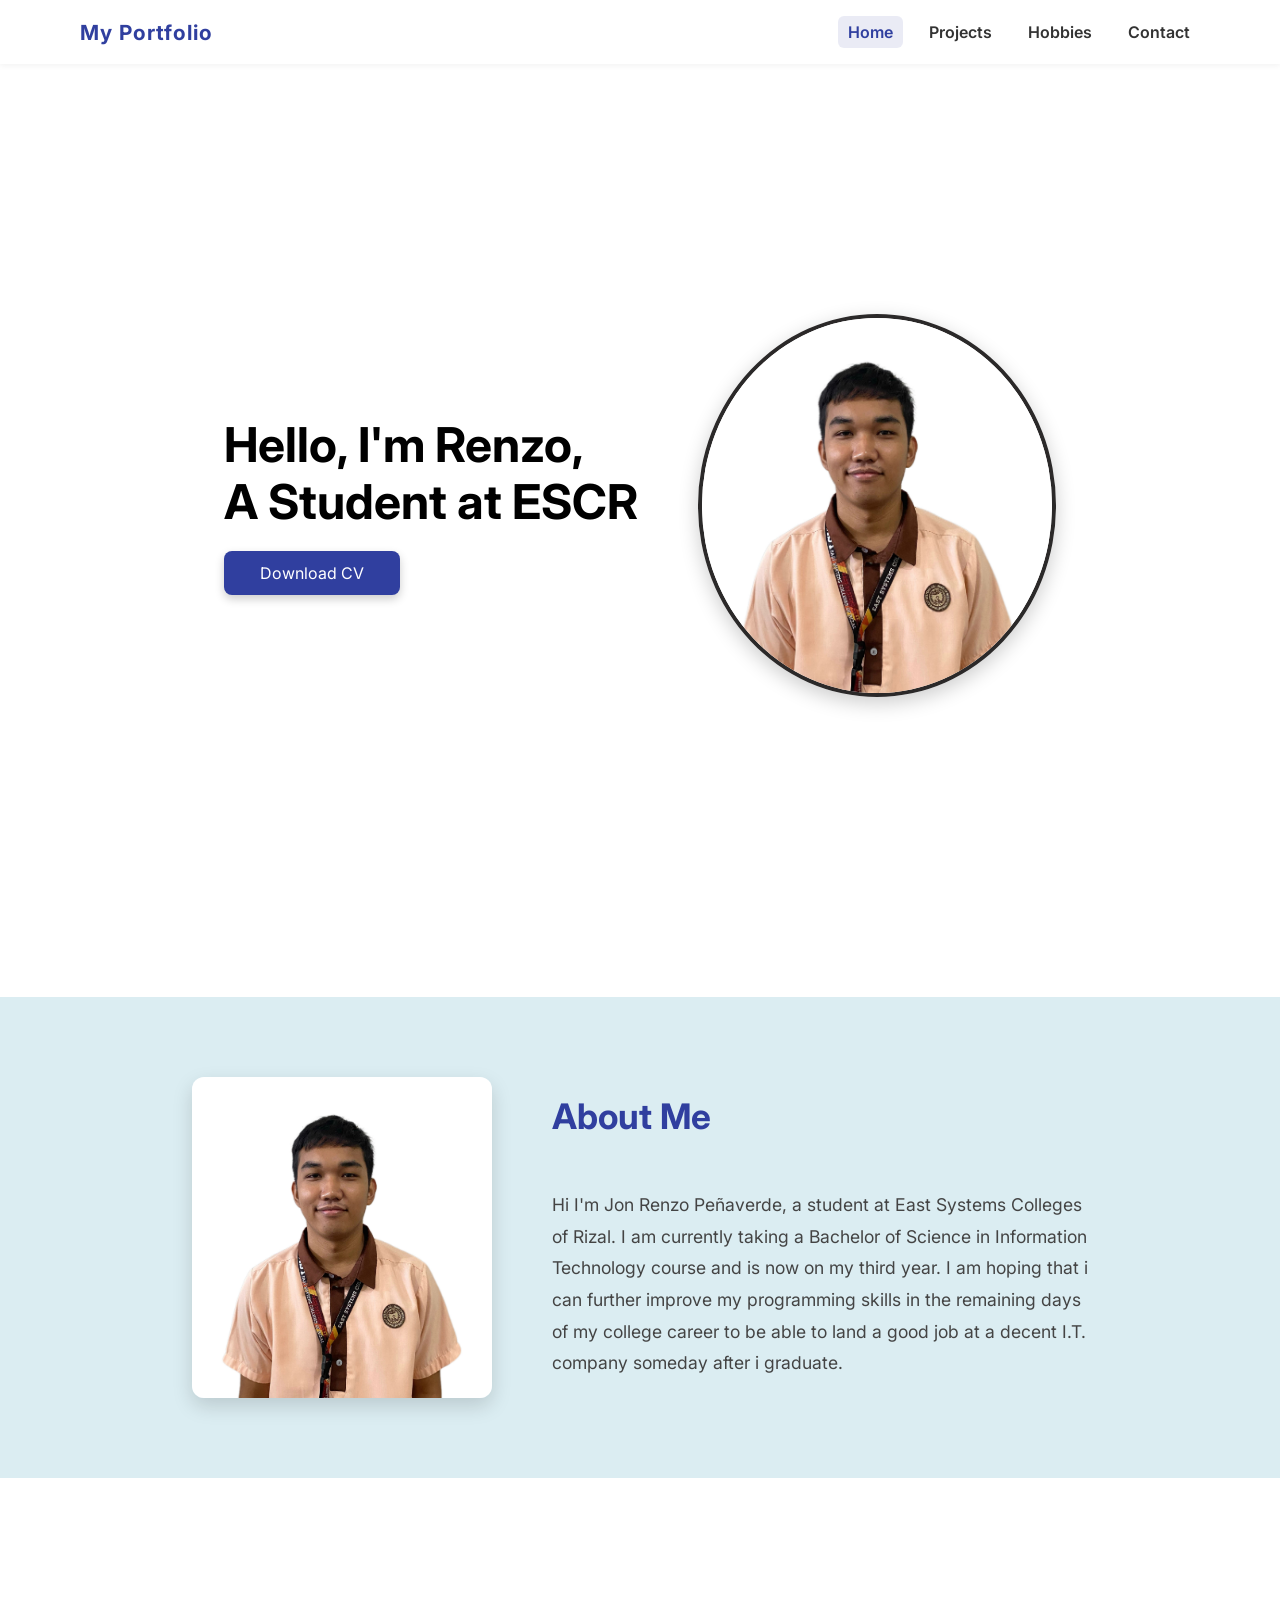
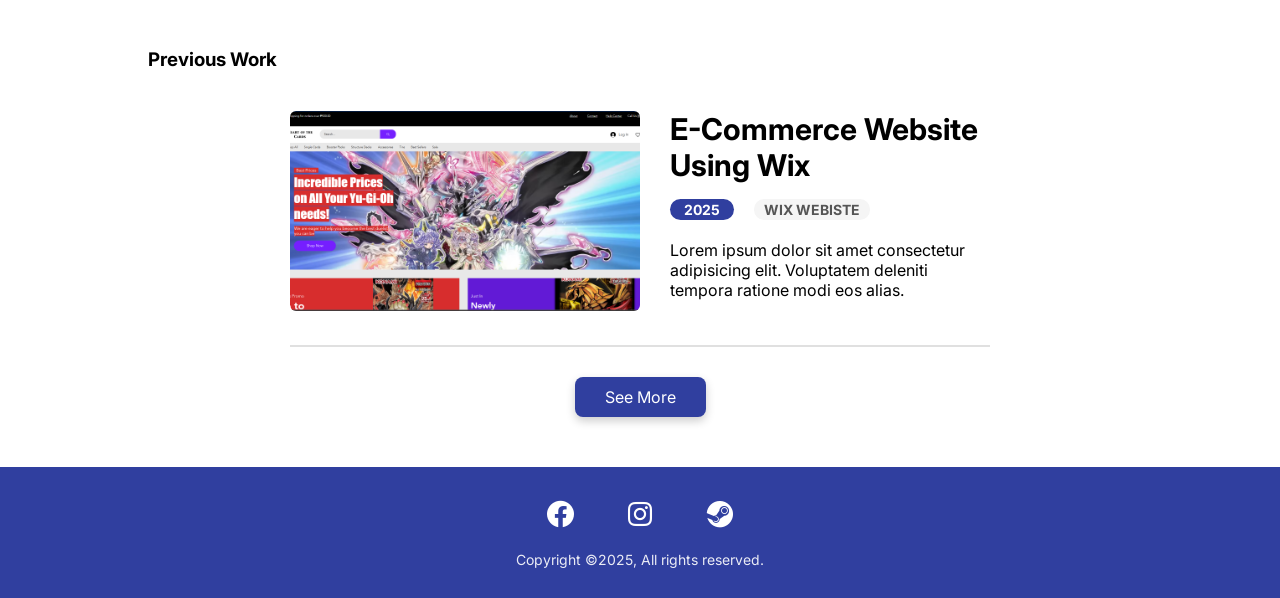
==== index.html @ 92c13072 "Add files via upload" ====
<!DOCTYPE html>
<html lang="en">

<head>
    <meta charset="UTF-8">
    <meta name="viewport" content="width=device-width, initial-scale=1.0">
    <link href='https://unpkg.com/boxicons@2.1.4/css/boxicons.min.css' rel='stylesheet'>
    <link rel="stylesheet" href="style.css">
    <title>Jon Renzo Peñaverde - Personal Portfolio</title>
</head>

<body>

    <nav>
        <div class="my-portfolio">
            <a href="#">My Portfolio</a>
        </div>
        <div class="nav-links">
            <a class="selected" href="index.html">Home</a>
            <a href="projects.html">Projects</a>
            <a href="hobbies.html">Hobbies</a>
            <a href="contact.html">Contact</a>
        </div>
    </nav>
    
    <div class="main">
        <div class="info">
            <h1>Hello, I'm Renzo, <br>A Student at ESCR</h1>
            <button>Download CV</button>
        </div>
        <img src="MyImage.jpg">
    </div>

    <div class="about-content">
        <div class="about-container">
            <img src="MyImage.jpg">
            <div class="about-me">
                <h2>About Me</h2>
                <p>
                    <br>
                    Hi I'm Jon Renzo Peñaverde, a student at East Systems Colleges of Rizal.
                    I am currently taking a Bachelor of Science in Information Technology course and is now on my third year.
                    I am hoping that i can further improve my programming skills in the remaining days of my college career
                    to be able to land a good job at a decent I.T. company someday after i graduate.
                </p>
            </div>
        </div>
    </div>

    <div class="separator">
        <h3>Previous Work</h3>
    </div>

    <div class="featured">
        <div class="item">
            <a href="https://pjonrenzo.wixsite.com/heart-of-the-cards-2" target="_blank">
                <img src="WIX-ECOM.png">
            </a>
            <div class="details">
                <h3>
                    <a href="https://pjonrenzo.wixsite.com/heart-of-the-cards-2" target="_blank">
                        E-Commerce Website Using Wix
                    </a>
                </h3>
                <div class="item-info">
                    <div class="year-badge">
                        2025
                    </div>
                    <h4>WIX WEBISTE</h4>
                </div>
                <p>Lorem ipsum dolor sit amet consectetur 
                    adipisicing elit. Voluptatem deleniti tempora ratione modi eos alias.</p>
            </div>
        </div>
        <div class="button-container">
            <a href="projects.html">
                <button>See More</button>
            </a>
        </div>
    </div>

    <footer>
    <div class="socials">
        <a href="https://www.facebook.com/jonrenzo.penaverde.1" target="_blank" rel="noopener noreferrer">
            <i class='bx bxl-facebook-circle'></i>
        </a>
        <a href="https://www.instagram.com/jon.renz0/" target="_blank" rel="noopener noreferrer">
            <i class='bx bxl-instagram'></i>
        </a>
        <a href="https://steamcommunity.com/profiles/76561199175559128/" target="_blank" rel="noopener noreferrer">
            <i class='bx bxl-steam'></i>
        </a>
    </div>
    <p>Copyright ©2025, All rights reserved.</p>
    </footer>
</body>

</html>
---- style.css ----
@import url('https://fonts.googleapis.com/css2?family=Inter:ital,opsz,wght@0,14..32,100..900;1,14..32,100..900&display=swap');
html, body {
    height: 100%;
}

body {
    display: flex;
    flex-direction: column;
    min-height: 100vh;
}

main .content, .games-section {
    flex: 1;
}

* {
    margin: 0;
    padding: 0;
    box-sizing: 0;
    font-family: 'Inter', sans-serif;
}

a {
    text-decoration: none;
    color: #000;
}

nav {
    padding: 16px 80px;   
    background-color: #fff;
    display: flex;
    justify-content: space-between;
    align-items: center;
    font-weight: 600;
    box-shadow: 0 2px 6px rgba(0,0,0,0.05);
}

nav .my-portfolio a {
    font-size: 1.3rem;
    font-weight: bold;
    color: #303f9f;
    text-decoration: none;
    letter-spacing: 1px;
}

nav .nav-links {
    display: flex;
    gap: 16px;
}

nav .nav-links a {
    text-decoration: none;
    color: #333;
    padding: 6px 10px;
    border-radius: 6px;
    transition: all 0.3s ease;
}

nav .nav-links a:hover,
nav .nav-links a.selected {
    color: #303f9f;
    background-color: rgba(48, 63, 159, 0.1); 
}

@media (max-width: 768px) {
    nav {
        flex-direction: column;
        align-items: flex-start;
        padding: 16px 20px;
    }

    nav .nav-links {
        margin-top: 10px;
        flex-wrap: wrap;
        gap: 10px;
    }
}


.main {
    margin-top: 250px;
    margin-bottom: 300px;
    padding: 0 100px;
    display: flex;
    align-items: center;
    justify-content: center;
    gap: 60px;
    height: calc(100vh - 80px);
    flex-wrap: wrap; 
    text-align: left;
}

.main .info h1 {
    font-size: 48px;
    line-height: 1.2;
    margin-bottom: 20px;
}

.main .info p {
    font-size: 18px;
    line-height: 1.6;
    color: #555;
    max-width: 500px;
    margin-bottom: 20px;
}

.main .info button {
    padding: 12px 36px;
    background: #303f9f;
    border: none;
    border-radius: 8px;
    color: #fff;
    font-size: 16px;
    cursor: pointer;
    transition: all 0.3s ease;
    box-shadow: 0 4px 10px rgba(0,0,0,0.2);
}

.main .info button:hover {
    background: #1a237e;
    transform: scale(1.05);
}

.main img {
    width: 350px;
    border-radius: 50%;
    border: 4px solid #2b2929;
    box-shadow: 0 6px 20px rgba(0,0,0,0.2);
}

.about-content {
    background-color: #dbedf2;
    padding: 80px 15%;
    display: flex;
    gap: 30px;
    margin-bottom: 150px;
}

.about-container {
    display: flex;            
    align-items: center;   
    gap: 60px;
    max-width: 1200px;                 
}

.about-container img {
    width: 300px;
    border-radius: 12px;
    box-shadow: 0 8px 20px rgba(0,0,0,0.15);
    transition: transform 0.3s ease;
}

.about-container img:hover {
    transform: scale(1.05);
}

.about-me h2 {
    font-size: 2.2rem;
    color: #303f9f;
    margin-bottom: 20px;
    position: relative;
}

.about-me p {
    font-size: 1.1rem;
    line-height: 1.8;
    color: #444;
    max-width: 600px;
}

footer {
    background: #303f9f;
    padding: 30px 20px;    
    text-align: center;
    color: white;
    margin-top: auto;
}

footer .socials {
    margin-bottom: 15px;   
}

footer .socials i {
    font-size: 32px;        
    margin: 0 12px;
    cursor: pointer;
    transition: color 0.3s;
}

footer .socials i:hover {
    color: #76c8f8;
}

footer .socials a {
    color: inherit;         
    text-decoration: none;  
    margin: 0 8px;
    font-size: 32px;
    transition: color 0.3s ease;
}

footer .socials a:hover {
    color: #76c8f8;          
}


footer p {
    font-size: 14px;        
    opacity: 0.9;          
    margin: 0;             
}

.contact-footer {

}


.separator h4 {
    font-size: h4;
    font-weight: 400;
}

.separator {
    padding: 20px 148px 0;
}

.separator h4 {
    margin-bottom: 30px;
}

.featured {
    padding: 40px 290px 50px;
}

.featured .item,
.project-list .item {
    display: flex;
    gap: 30px;
    margin-bottom: 30px;
    padding-bottom: 30px;
    border-bottom: 2px solid #e0e0e0;
}

.featured .item img, 
.project-list .item img { 
    width: 350px;
    height: 200px;
    border-radius: 6px;
    object-fit: cover;
}

.featured .item .details h3,
.project-list .item .details h3 {
    font-size: 30px;
    margin-bottom: 16px;
}

.project-list .item .details h3 a {
    color: #333; 
    text-decoration: none;
    transition: color 0.3s ease;
}

.project-list .item .details h3 a:hover {
    color: #303f9f; 
}


.featured .item .details .item-info,
.project-list .item .details .item-info{
    display: flex;
    align-items: center;
    gap: 20px;
    margin-bottom: 20px;
}

.featured .item .details .item-info .year-badge,
.project-list .item .details .item-info .year-badge {
    background-color: #303f9f;
    padding: 2px 14px;
    color: #fff;
    border-radius: 16px;
    font-size: 14px;
    font-weight: bold;
}

.featured .item .details .item-info h4,
.project-list .item .details .item-info h4 {
    background: #f5f5f5;
    padding: 2px 10px;
    border-radius: 10px;
    font-size: 14px;
    color: #555;
}

.featured .item .details p
.project-list .item .details p {
    width: 700px;
    text-align: justify;
}

.featured button {
    padding: 10px 30px;
    background: #303f9f;
    border: none;
    border-radius: 8px;
    color: #fff;
    font-size: 16px;
    cursor: pointer;
    transition: all 0.3s ease;
    box-shadow: 0 4px 10px rgba(0,0,0,0.2);
}

.featured button:hover {
    background: #1a237e;
    transform: scale(1.05);
}

.button-container {
    display: flex;
    justify-content: center;
}


.page-title {
    padding: 80px 234px 20px;
    width: 100%;
}

.page-title2 {
    display: flex;
    align-items: center;
    justify-content: center;
    padding: 40px 250px 20px;
}

.content {
    padding: 30px 148px 60px;
    display: flex;
    flex-direction: column;
    align-items: center;
}

body .hobbies-page {
    min-height: 100vh;
    display: flex;
    flex-direction: column;
}

footer .hobbies-footer {
    margin-top: 0;
}

.games-section,
.shows-section,
.anime-section,
.musicians-section {
    text-align: center;
    padding: 40px 20px 100px;
    background: #ffffff;
    margin-bottom: 30px;
}

.games-title,
.shows-title,
.anime-title,
.musicians-title {
    font-size: 2rem;
    margin-bottom: 30px;
    color: #333;
}

.games-container,
.shows-container,
.anime-container,
.musicians-container {
    display: flex;
    justify-content: center;
    gap: 30px;
    flex-wrap: wrap;
    }

.game-card,
.shows-card,
.anime-card,
.musicians-card {
  background: #f0f0f0;
  border-radius: 12px;
  box-shadow: 0 4px 6px rgba(0,0,0,0.1);
  padding: 20px;
  width: 350px;
  transition: transform 0.2s ease;
}

.game-card:hover,
.shows-card:hover,
.anime-card:hover,
.musicians-card:hover {
    transform: scale(1.05);
}

.game-card img,
.shows-card img,
.anime-card img,
.musicians-card img {
    width: 100%;
    height: auto;
    border-radius: 8px;
}

.game-card h3,
.shows-card h3
.anime-card h3,
.musicians-card h3 {
    margin-top: 10px;
    font-size: 1.1rem;
    color: #444;
}

input {
    background-color: white;
    border-color: black;
    width: 70%;
    margin-left: 12%;
    font-size: 20px;
    padding: 16px 16px;
    border-radius: 10px;
    margin-bottom: 20px;
}

input:focus-within {
    outline: none;
    border-color: #5bd183;
    border-width: 3px;
}

textarea {
    background-color: white;
    border-color: black;
    width: 70%;
    margin-left: 12%;
    font-size: 20px;
    padding: 16px 16px;
    border-radius: 10px;
    margin-bottom: 25px;
}

textarea:focus-within {
    outline: none;
    border-color: #5bd183;
    border-width: 3px;
}

.contact-button button {
    display: flex;
    margin: auto;
    margin-bottom: 170px;
    padding: 10px 30px;
    background: #303f9f;
    border: none;
    border-radius: 8px;
    color: #fff;
    font-size: 16px;
    cursor: pointer;
    transition: all 0.3s ease;
    box-shadow: 0 4px 10px rgba(0,0,0,0.2);
}

.contact-button button:hover {
    background: #1a237e;
    transform: scale(1.05);
}
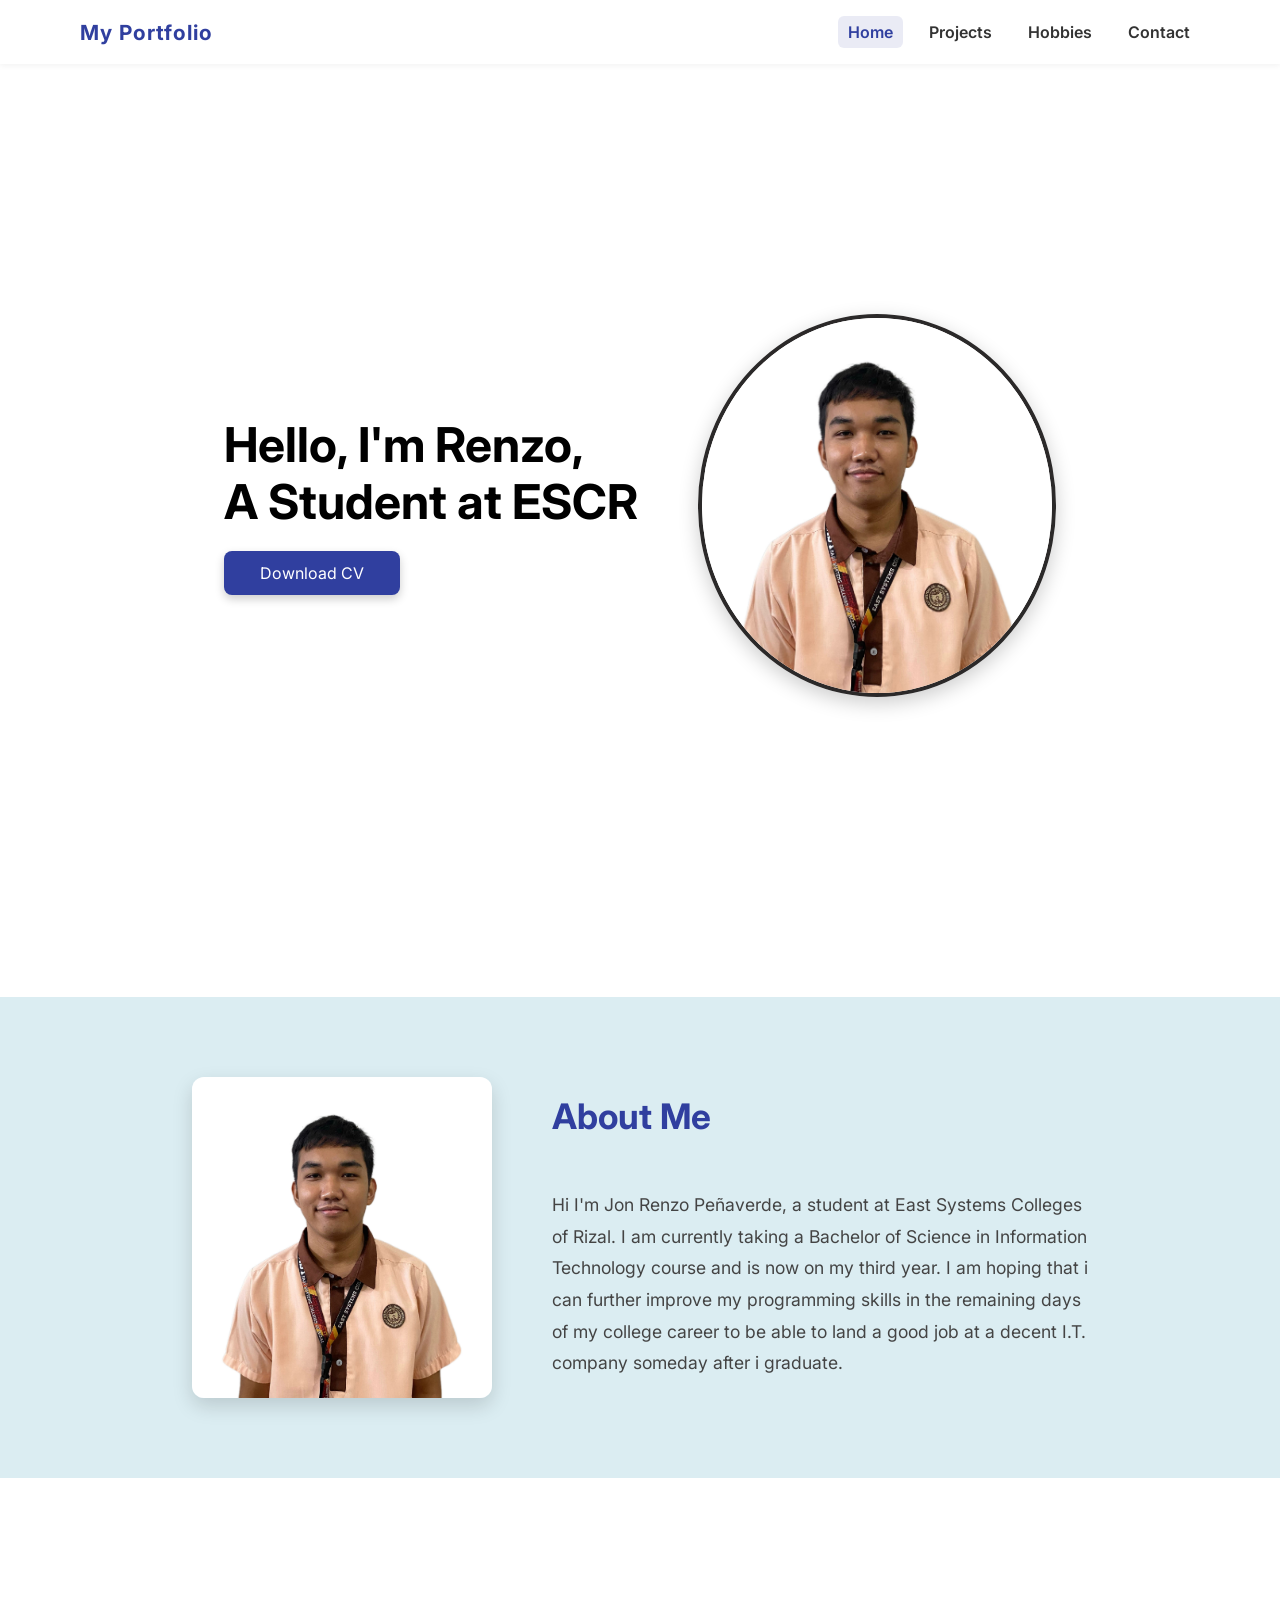
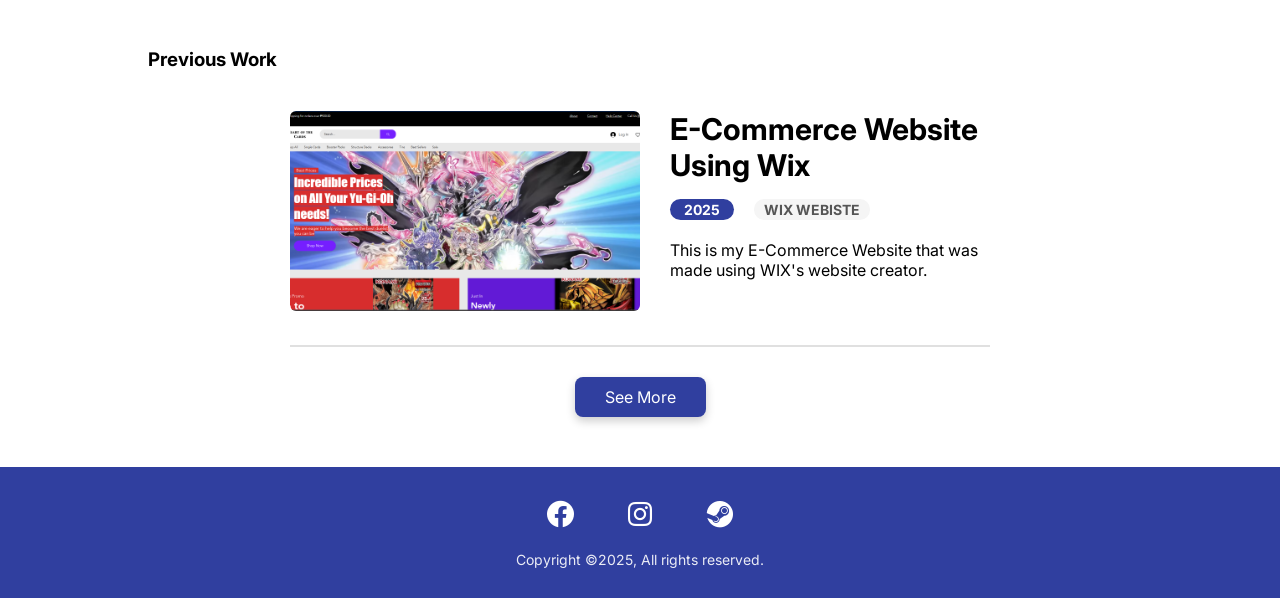
==== commit 068669a7: "Update index.html" ====
--- a/index.html
+++ b/index.html
@@ -68,8 +68,7 @@
                     </div>
                     <h4>WIX WEBISTE</h4>
                 </div>
-                <p>Lorem ipsum dolor sit amet consectetur 
-                    adipisicing elit. Voluptatem deleniti tempora ratione modi eos alias.</p>
+                <p>This is my E-Commerce Website that was made using WIX's website creator.</p>
             </div>
         </div>
         <div class="button-container">
@@ -95,4 +94,5 @@
     </footer>
 </body>
 
-</html>+
+</html>
